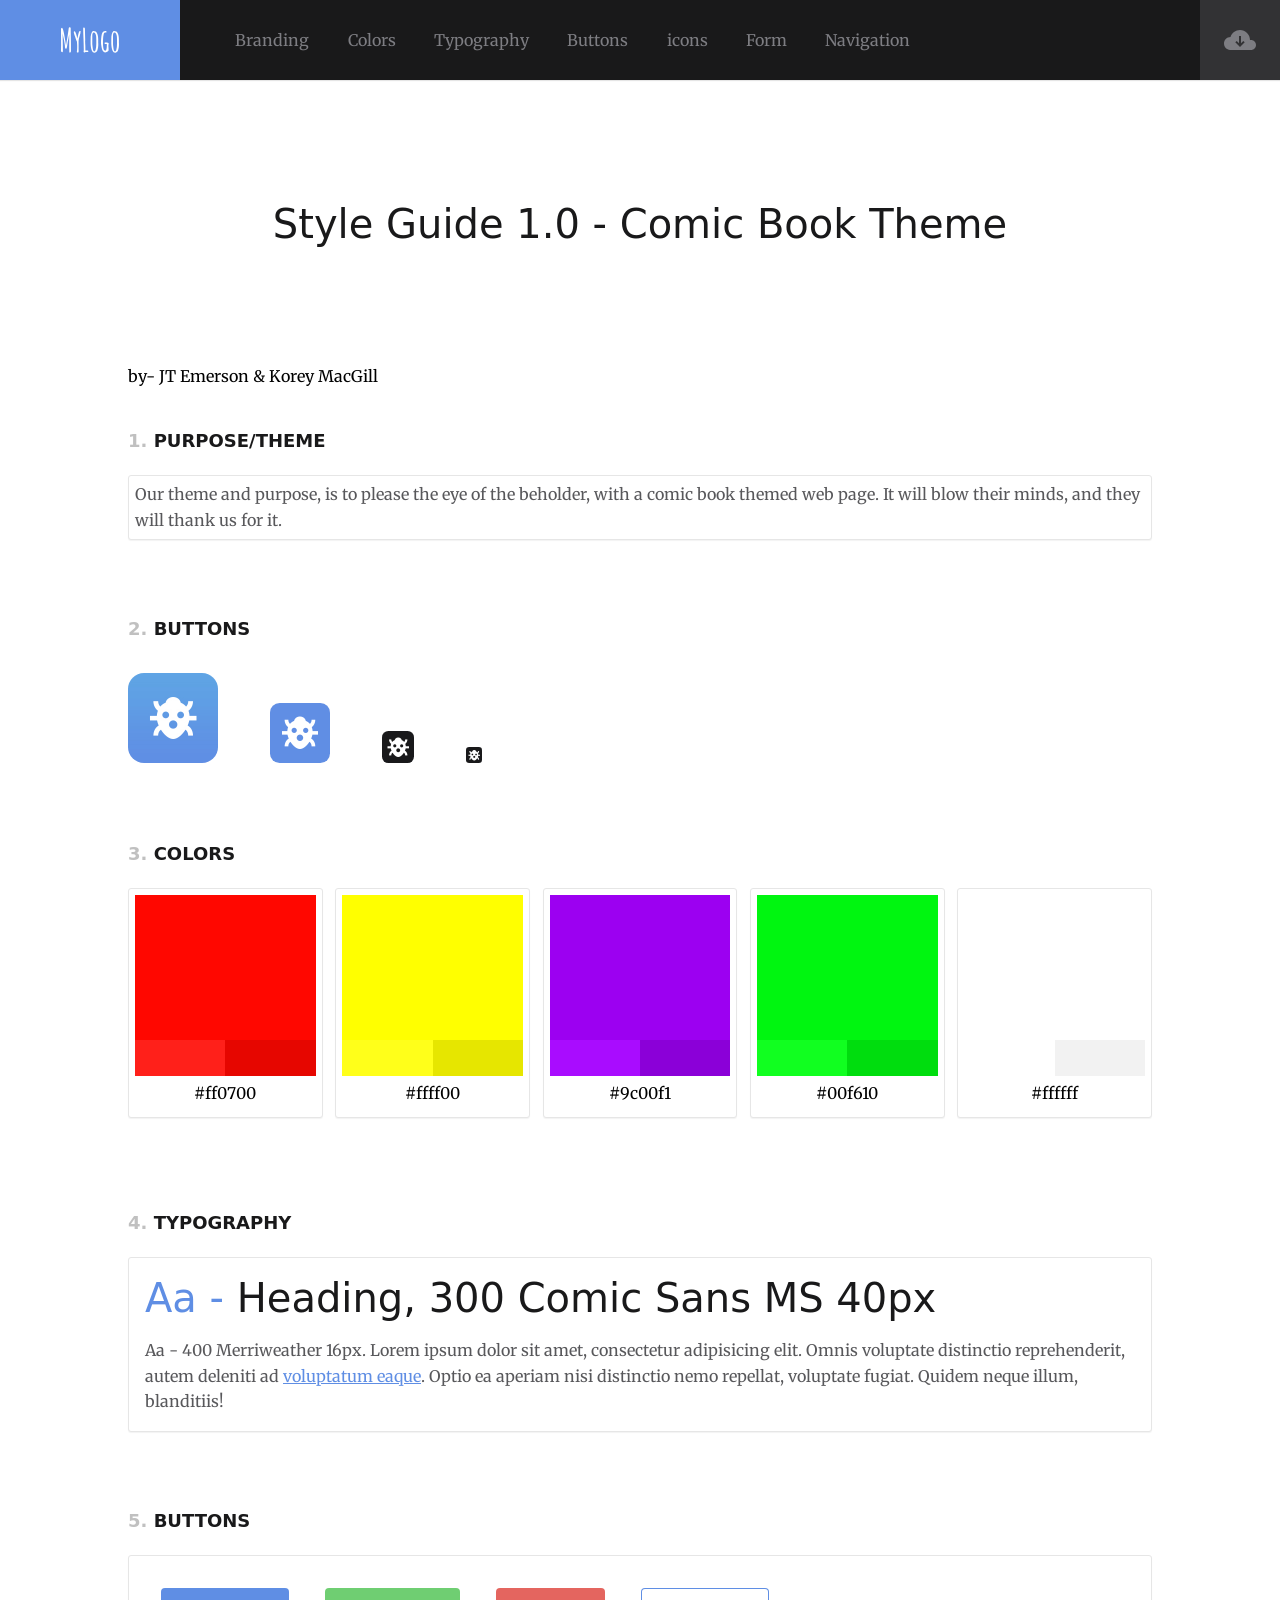
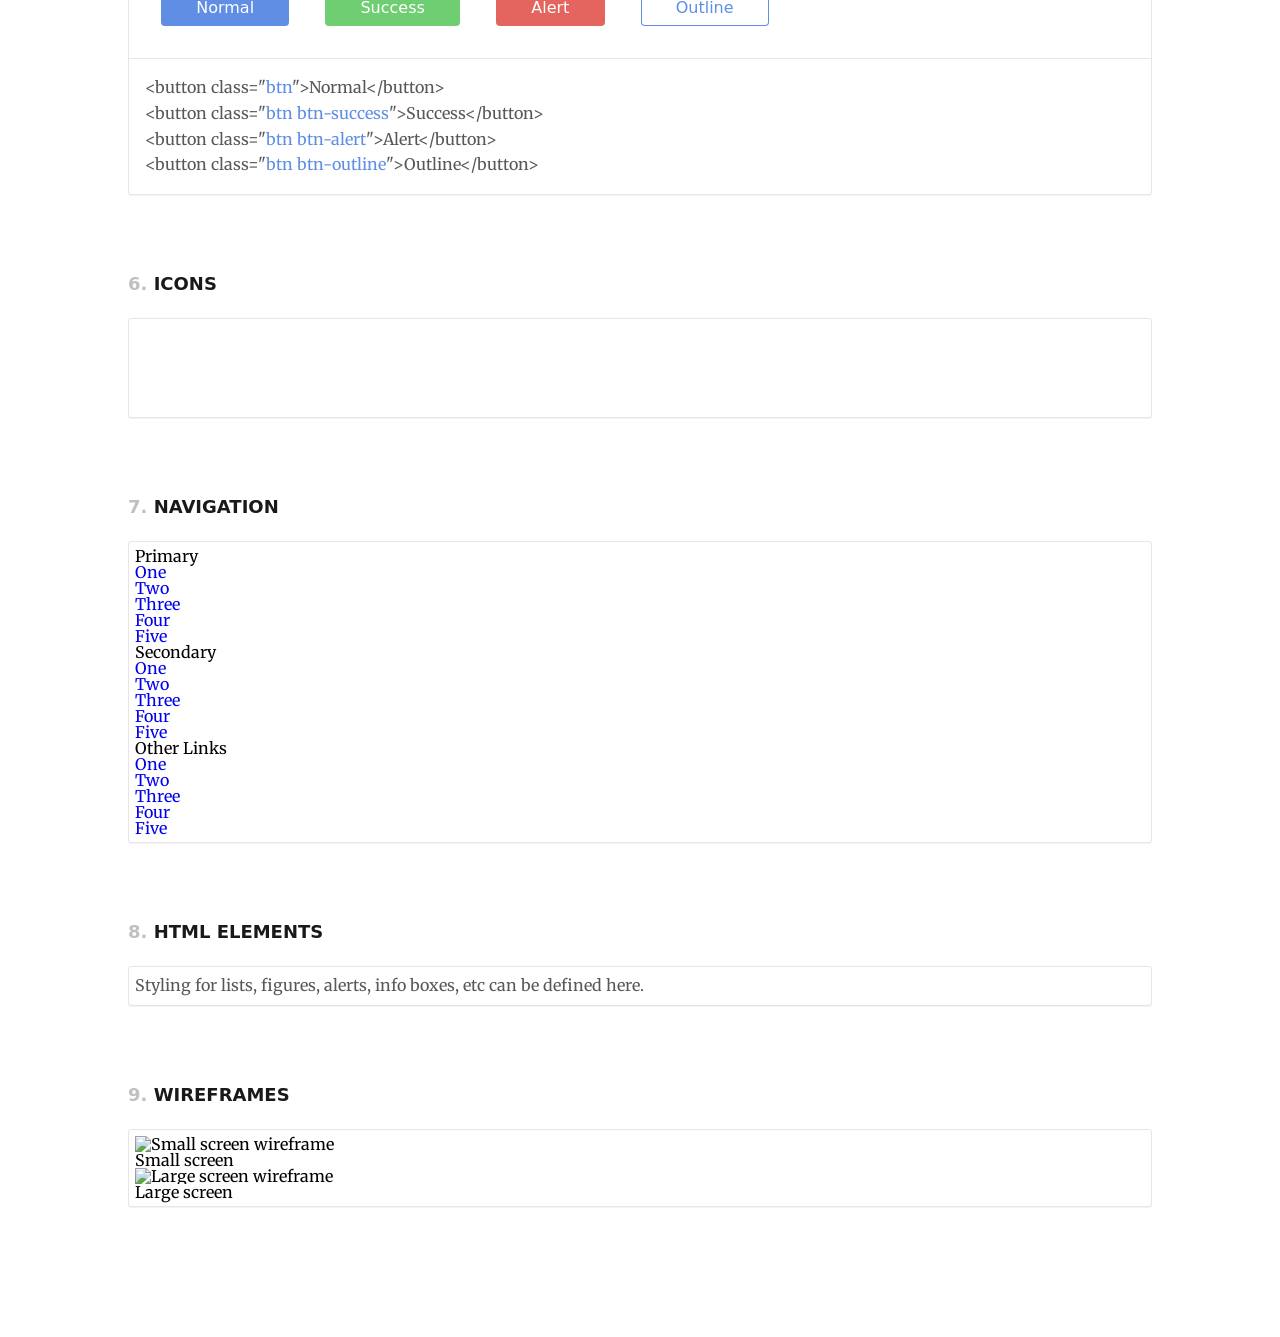
==== template/index.html @ b713ab20 "initial upload commit" ====
<!doctype html>
<html lang="en" class="no-js">
<head>
	<meta charset="UTF-8">
	<meta name="viewport" content="width=device-width, initial-scale=1">

	<link href='http://fonts.googleapis.com/css?family=Open+Sans:400,300,700|Merriweather' rel='stylesheet' type='text/css'>

	<link rel="stylesheet" href="css/reset.css"> <!-- CSS reset -->
	<link rel="stylesheet" href="css/style-guide.css"> <!-- Resource style -->
	<script src="js/modernizr.js"></script> <!-- Modernizr -->
  	
	<title>Style Guide | CodyHouse</title>
</head>
<body>
	<header>
		<div class="cd-logo"><img src="assets/logo.svg" alt="Logo"></div>

		<nav>
			<ul class="cd-main-nav">
				<li><a href="#branding">Branding</a></li>
				<li><a href="#colors">Colors</a></li>
				<li><a href="#typography">Typography</a></li>
				<li><a href="#buttons">Buttons</a></li>
				<li><a href="#icons">icons</a></li>
				<li><a href="#form">Form</a></li>
				<li><a href="#navigation">Navigation</a></li>
			</ul> <!-- cd-main-nav -->
		</nav>
		
		<a href="assets/assets-download-file.zip" class="cd-download"><span>Download assets</span></a>
		<a href="#0" class="cd-nav-trigger">Menu<span></span></a>
	</header>

	<main>
		<h1>Style Guide 1.0 - Comic Book Theme</h1>
		<h3>by- JT Emerson & Korey MacGill</h3>
        
        <section id="purpose" class="cd-purpose">
			<h2>Purpose/Theme</h2>

			<div class="cd-box">
				<p>Our theme and purpose, is to please the eye of the beholder, with
					a comic book themed web page. It will blow their minds, and they
					will thank us for it.
				</p>
			</div>
		</section>
		
		<section id="branding" class="cd-branding">
			<h2>Buttons</h2>

			<ul>
				<li><img src="assets/branding/touch-icon-1.jpg" alt="Touch Icon 1"></li>
				<li><img src="assets/branding/touch-icon-2.jpg" alt="Touch Icon 2"></li>
				<li><img src="assets/branding/favicon-1.jpg" alt="Favicon 1"></li>
				<li><img src="assets/branding/favicon-2.jpg" alt="Favicon 2"></li>
			</ul> 
		</section>

		<section id="colors" class="cd-colors">
			<h2>Colors</h2>

			<ul>
				<li class="cd-box">
					<div class="cd-color-swatch"></div>
				</li>

				<li class="cd-box">
					<div class="cd-color-swatch"></div>
				</li>

				<li class="cd-box">
					<div class="cd-color-swatch"></div>
				</li>

				<li class="cd-box">
					<div class="cd-color-swatch"></div>
				</li>

				<li class="cd-box">
					<div class="cd-color-swatch"></div>
				</li>
			</ul>
		</section>

		<section id="typography" class="cd-typography">
			<h2>Typography</h2>

			<div class="cd-box">
				<h1>Heading, <span></span></h1>
				<p>Aa - <span></span>. Lorem ipsum dolor sit amet, consectetur adipisicing elit. Omnis voluptate distinctio reprehenderit, autem deleniti ad <a href="#0">voluptatum eaque</a>. Optio ea aperiam nisi distinctio nemo repellat, voluptate fugiat. Quidem neque illum, blanditiis!</p>
			</div>
		</section>

		<section id="buttons" class="cd-buttons">
			<h2>Buttons</h2>

			<div class="cd-box">
				<button class="btn">Normal</button>
				<button class="btn btn-success">Success</button>
				<button class="btn btn-alert">Alert</button>
				<button class="btn btn-outline">Outline</button>
			</div>

		</section>

		<section id="icons" class="cd-icons">
			<h2>Icons</h2>

			<ul class="cd-box">
				<li class="cd-icon-1"></li>
				<li class="cd-icon-2"></li>
				<li class="cd-icon-3"></li>
				<li class="cd-icon-4"></li>
				<li class="cd-icon-5"></li>
				<li class="cd-icon-6"></li>
				<li class="cd-icon-7"></li>
				<li class="cd-icon-8"></li>
			</ul>
		</section>

		<section id="navigation" class="cd-navigation">
			
           <h2>Navigation</h2>
           <div class="cd-box">
            <div>
             <h3>Primary</h3>
            <nav class="cd-primary-nav">
            <ul >
				<li><a href="#">One</a></li>
				<li><a href="#">Two</a></li>
				<li><a href="#">Three</a></li>
				<li><a href="#">Four</a></li>
				<li><a href="#">Five</a></li>
				
			</ul>
            </nav>
            </div>
            <div >
            <h3>Secondary</h3>
            <nav class="cd-secondary-nav">
            <ul >
				<li><a href="#">One</a></li>
				<li><a href="#">Two</a></li>
				<li><a href="#">Three</a></li>
				<li><a href="#">Four</a></li>
				<li><a href="#">Five</a></li>
				
			</ul>
            </nav>
            </div>
            <div >
			<h3>Other Links</h3>
			<ul >
				<li><a href="#">One</a></li>
				<li><a href="#">Two</a></li>
				<li><a href="#">Three</a></li>
				<li><a href="#">Four</a></li>
				<li><a href="#">Five</a></li>
				
			</ul>
            </div>
            </div>
		</section>
		
		<section id="elements" class="cd-elements">
			<h2>HTML Elements</h2>
    <div class="cd-box"><p>Styling for lists, figures, alerts, info boxes, etc can be defined here.</p></div>
			
		</section>
		
		<section id="wireframes" class="cd-wireframes">
			<h2>Wireframes</h2>
    <div class="cd-box">
            <figure><img src="assets/wireframe-sm.jpg" alt="Small screen wireframe">
            <figcaption>Small screen</figcaption></figure>
            <figure><img src="assets/wireframe-lg.jpg" alt="Large screen wireframe">
            <figcaption>Large screen</figcaption></figure>
            </div>
			
		</section>
		
	</main>
<script src="js/jquery-2.1.1.js"></script>
<script src="js/main.js"></script> <!-- Resource jQuery -->
</body>
</html>
---- template/css/style-guide.css ----
@import url(https://cdn.rawgit.com/arthursucks/opencomicfont/master/import.css);
/* -------------------------------- 

xBackground 

-------------------------------- */
body {
  /* this is the page background */
  background-color: #ffffff; }

/* -------------------------------- 

xPatterns

-------------------------------- */
.cd-box {
  /* this is the container of various design elements - i.e. the 2 logo of the branding section */
  border: 1px solid #e6e6e6;
  border-radius: 3px;
  background: #ffffff;
  box-shadow: 0 1px 1px rgba(0, 0, 0, 0.05);
  padding: 6px; }

/* -------------------------------- 

xNavigation 

-------------------------------- */
header {
  background-color: #19191a; }

.cd-logo {
  /* logo box style */
  background-color: #5f8ee4;
  width: 120px; }
  @media only screen and (min-width: 1024px) {
    .cd-logo {
      width: 180px; } }

.cd-main-nav {
  /* main navigation background color - full screen on small devices */
  background: #19191a; }
  .cd-main-nav li a {
    color: #ffffff;
    border-color: #262627; }
  @media only screen and (min-width: 1024px) {
    .cd-main-nav li a {
      color: #7d7d82; }
      .cd-main-nav li a.selected {
        color: #ffffff;
        box-shadow: 0 2px 0 #5f8ee4; }
      .no-touch .cd-main-nav li a:hover {
        color: #ffffff; } }

.cd-nav-trigger span {
  /* hamburger menu */
  background-color: #ffffff; }
  .cd-nav-trigger span::before, .cd-nav-trigger span::after {
    /* upper and lower lines */
    background-color: #ffffff; }

.nav-is-visible .cd-nav-trigger span {
  /* hide line in the center on mobile when nav is visible */
  background-color: rgba(255, 255, 255, 0); }
  .nav-is-visible .cd-nav-trigger span::before, .nav-is-visible .cd-nav-trigger span::after {
    /* preserve visibility of upper and lower lines - close icon */
    background-color: white; }

.cd-download {
  /* download button top-right visible on big devices */
  background-color: #323234; }
  .no-touch .cd-download:hover {
    background-color: #3f3f41; }
  .cd-download span {
    /* tooltip */
    background: #5f8ee4;
    color: #ffffff; }
    .cd-download span::before {
      /* right arrow color */
      border-color: #5f8ee4; }

/* -------------------------------- 

xPage title 

-------------------------------- */
main > h1 {
  color: #19191a; }
  @media only screen and (min-width: 1600px) {
    main > h1 {
      /* title goes into the header on big devices */
      color: #ffffff; } }

/* --------------------------------

xTypography

-------------------------------- */
h1, h2 {
  font-family: "Comic Sans MS", sans;
  color: #19191a; }

h1 {
  font-size: 2.4rem;
  font-weight: 300;
  line-height: 1.2;
  margin: 0 0 .4em; }
  @media only screen and (min-width: 768px) {
    h1 {
      font-size: 3.2rem; } }
  @media only screen and (min-width: 1024px) {
    h1 {
      font-size: 4rem; } }

h2 {
  font-weight: bold;
  text-transform: uppercase;
  margin: 1em 0; }
  @media only screen and (min-width: 768px) {
    h2 {
      font-size: 1.8rem;
      margin: 1em 0 1.4em; } }

section > h2::before {
  /* number before each section title */
  color: silver; }

p {
  font-size: 1.4rem;
  line-height: 1.4;
  color: #58585b; }
  p a {
    color: #5f8ee4;
    text-decoration: underline; }
  @media only screen and (min-width: 768px) {
    p {
      font-size: 1.6rem;
      line-height: 1.6; } }

/* -------------------------------- 

xButtons 

-------------------------------- */
.btn {
  border: none;
  box-shadow: none;
  border-radius: .25em;
  font-size: 1.4rem;
  font-family: "Comic Sans MS", sans;
  color: #ffffff;
  padding: .6em 2.2em;
  cursor: pointer;
  background: #5f8ee4; }
  .btn:focus {
    outline: none; }
  .no-touch .btn:hover {
    background: #759de8; }
  .btn.btn-success {
    background: #6fce72; }
    .no-touch .btn.btn-success:hover {
      background: #82d485; }
  .btn.btn-alert {
    background: #e4655f; }
    .no-touch .btn.btn-alert:hover {
      background: #e87a75; }
  .btn.btn-outline {
    color: #5f8ee4;
    background: transparent;
    box-shadow: inset 0 0 0 1px #5f8ee4; }
    .no-touch .btn.btn-outline:hover {
      color: #ffffff;
      background: #5f8ee4; }
  @media only screen and (min-width: 768px) {
    .btn {
      font-size: 1.6rem; } }

.cd-buttons .cd-box:nth-of-type(2) span {
  /* CSS class name color */
  color: #5f8ee4; }

/* -------------------------------- 

xIcons 

-------------------------------- */
.cd-icons li {
  /* icons size */
  width: 32px;
  height: 32px; }

/* -------------------------------- 

xBasic style

-------------------------------- */
*, *::after, *::before {
  -webkit-box-sizing: border-box;
  -moz-box-sizing: border-box;
  box-sizing: border-box; }

html * {
  -webkit-font-smoothing: antialiased;
  -moz-osx-font-smoothing: grayscale; }

html {
  font-size: 62.5%; }

body {
  font-size: 1.6rem;
  font-family: "Merriweather", serif; }

a {
  text-decoration: none; }

img {
  max-width: 100%; }

input, textarea, select {
  font-family: "Merriweather", serif;
  font-size: 1.6rem; }

header {
  position: fixed;
  height: 50px;
  width: 100%;
  top: 0;
  left: 0;
  box-shadow: 0 1px 1px rgba(0, 0, 0, 0.1);
  z-index: 10; }
  header nav {
    display: inline-block; }
  @media only screen and (min-width: 1024px) {
    header {
      height: 80px; }
      header::after {
        clear: both;
        content: "";
        display: block; } }

.cd-logo {
  display: inline-block;
  height: 100%;
  position: relative; }
  .cd-logo img {
    position: absolute;
    display: block;
    top: 50%;
    left: 50%;
    -webkit-transform: translateX(-50%) translateY(-50%);
    -moz-transform: translateX(-50%) translateY(-50%);
    -ms-transform: translateX(-50%) translateY(-50%);
    -o-transform: translateX(-50%) translateY(-50%);
    transform: translateX(-50%) translateY(-50%); }
  @media only screen and (min-width: 1600px) {
    .cd-logo {
      margin-left: 5%; } }

.cd-nav-trigger {
  display: block;
  position: absolute;
  right: 0;
  top: 0;
  height: 100%;
  width: 50px;
  overflow: hidden;
  white-space: nowrap;
  color: transparent; }
  .cd-nav-trigger span {
    position: absolute;
    height: 2px;
    width: 20px;
    top: 50%;
    margin-top: -1px;
    left: 50%;
    margin-left: -10px;
    -webkit-transition: background-color 0.3s 0.3s;
    -moz-transition: background-color 0.3s 0.3s;
    transition: background-color 0.3s 0.3s; }
    .cd-nav-trigger span::before, .cd-nav-trigger span::after {
      content: '';
      position: absolute;
      width: 100%;
      height: 100%;
      /* Force Hardware Acceleration in WebKit */
      -webkit-transform: translateZ(0);
      -moz-transform: translateZ(0);
      -ms-transform: translateZ(0);
      -o-transform: translateZ(0);
      transform: translateZ(0);
      -webkit-backface-visibility: hidden;
      backface-visibility: hidden;
      will-change: transform;
      -webkit-transition: transform 0.3s 0.3s;
      -moz-transition: transform 0.3s 0.3s;
      transition: transform 0.3s 0.3s; }
    .cd-nav-trigger span::before {
      -webkit-transform: translateY(-6px);
      -moz-transform: translateY(-6px);
      -ms-transform: translateY(-6px);
      -o-transform: translateY(-6px);
      transform: translateY(-6px); }
    .cd-nav-trigger span::after {
      -webkit-transform: translateY(6px);
      -moz-transform: translateY(6px);
      -ms-transform: translateY(6px);
      -o-transform: translateY(6px);
      transform: translateY(6px); }
  @media only screen and (min-width: 1024px) {
    .cd-nav-trigger {
      display: none; } }

.cd-main-nav {
  position: fixed;
  top: 0;
  left: 0;
  width: 100%;
  height: 100vh;
  padding: 50px 0;
  text-align: center;
  -webkit-transform: translateY(-100%);
  -moz-transform: translateY(-100%);
  -ms-transform: translateY(-100%);
  -o-transform: translateY(-100%);
  transform: translateY(-100%);
  -webkit-transition: transform 0.3s;
  -moz-transition: transform 0.3s;
  transition: transform 0.3s; }
  .cd-main-nav li a {
    display: block;
    font-size: 1.8rem;
    padding: 1em 0;
    border-bottom-width: 1px;
    border-style: solid; }
  .cd-main-nav li:first-of-type a {
    border-top-width: 1px; }
  @media only screen and (min-width: 1024px) {
    .cd-main-nav {
      position: static;
      display: table;
      -webkit-transform: translateY(0);
      -moz-transform: translateY(0);
      -ms-transform: translateY(0);
      -o-transform: translateY(0);
      transform: translateY(0);
      width: auto;
      height: 80px;
      background: transparent;
      padding: 0 2em;
      text-align: left; }
      .cd-main-nav li {
        display: table-cell;
        vertical-align: middle;
        padding: 0 1em; }
      .cd-main-nav li a {
        display: inline-block;
        font-size: 1.6rem;
        padding: .4em .2em;
        border-bottom: none;
        -webkit-transition: all 0.2s;
        -moz-transition: all 0.2s;
        transition: all 0.2s; }
      .cd-main-nav li:first-of-type a {
        border-top: none; } }
  @media only screen and (min-width: 1600px) {
    .cd-main-nav {
      display: none; } }

.nav-is-visible .cd-nav-trigger span::before {
  -webkit-transform: translateY(0) rotate(-45deg);
  -moz-transform: translateY(0) rotate(-45deg);
  -ms-transform: translateY(0) rotate(-45deg);
  -o-transform: translateY(0) rotate(-45deg);
  transform: translateY(0) rotate(-45deg); }
.nav-is-visible .cd-nav-trigger span::after {
  -webkit-transform: translateY(0) rotate(45deg);
  -moz-transform: translateY(0) rotate(45deg);
  -ms-transform: translateY(0) rotate(45deg);
  -o-transform: translateY(0) rotate(45deg);
  transform: translateY(0) rotate(45deg); }
.nav-is-visible .cd-main-nav {
  -webkit-transform: translateY(0);
  -moz-transform: translateY(0);
  -ms-transform: translateY(0);
  -o-transform: translateY(0);
  transform: translateY(0); }

.cd-download {
  position: absolute;
  top: 0;
  right: 0;
  height: 100%;
  width: 80px;
  background-image: url("../assets/icon-download.svg");
  background-position: center center;
  background-repeat: no-repeat;
  display: none;
  -webkit-transition: background-color 0.2s;
  -moz-transition: background-color 0.2s;
  transition: background-color 0.2s; }
  .cd-download span {
    /* tooltip */
    position: absolute;
    right: 120%;
    top: 50%;
    margin-top: -20px;
    width: 140px;
    height: 40px;
    line-height: 40px;
    white-space: nowrap;
    text-align: center;
    font-size: 1.2rem;
    -webkit-transition: opacity .2s 0s, visibility 0s .2s;
    -moz-transition: opacity .2s 0s, visibility 0s .2s;
    transition: opacity .2s 0s, visibility 0s .2s; }
    .cd-download span::before {
      /* right arrow */
      content: '';
      position: absolute;
      top: 12px;
      left: 100%;
      height: 0;
      width: 0;
      border-width: 8px;
      border-style: solid;
      border-top-color: transparent;
      border-bottom-color: transparent;
      border-right-color: transparent; }
  .no-touch .cd-download:hover span {
    opacity: 1;
    visibility: visible;
    -webkit-transition: opacity .2s 0s, visibility 0s 0s;
    -moz-transition: opacity .2s 0s, visibility 0s 0s;
    transition: opacity .2s 0s, visibility 0s 0s; }
  @media only screen and (min-width: 1024px) {
    .cd-download {
      display: block; }
      .cd-download span {
        opacity: 0;
        visibility: hidden; } }
  @media only screen and (min-width: 1600px) {
    .cd-download {
      right: 5%; } }

main {
  width: 90%;
  max-width: 1024px;
  margin: 0 auto;
  padding: 50px 0; }
  main > h1 {
    text-align: center;
    margin: 3em 0; }
  @media only screen and (min-width: 1024px) {
    main {
      padding-top: 80px; } }
  @media only screen and (min-width: 1600px) {
    main {
      max-width: none;
      padding: 120px 0 50px; }
      main > h1 {
        position: fixed;
        top: 0;
        left: 50%;
        height: 80px;
        line-height: 80px;
        width: 400px;
        margin: 0 0 0 -200px;
        font-size: 2.6rem;
        z-index: 20; } }

section {
  margin: 3em 0; }
  section::after {
    clear: both;
    content: "";
    display: block; }
  section:nth-of-type(1) h2::before {
    content: '1. '; }
  section:nth-of-type(2) h2::before {
    content: '2. '; }
  section:nth-of-type(3) h2::before {
    content: '3. '; }
  section:nth-of-type(4) h2::before {
    content: '4. '; }
  section:nth-of-type(5) h2::before {
    content: '5. '; }
  section:nth-of-type(6) h2::before {
    content: '6. '; }
  section:nth-of-type(7) h2::before {
    content: '7. '; }
  section:nth-of-type(8) h2::before {
    content: '8. '; }
  section:nth-of-type(9) h2::before {
    content: '9. '; }
  section:nth-of-type(10) h2::before {
    content: '10. '; }
  @media only screen and (min-width: 768px) {
    section {
      margin: 3em 0 5em; } }
  @media only screen and (min-width: 1600px) {
    section {
      width: 48%;
      float: left;
      margin: 0 4% 4em 0; }
      section:nth-of-type(2n) {
        margin-right: 0; } }

/* xBranding section - basic style */
.cd-branding .cd-box {
  margin-bottom: 1em; }
.cd-branding img {
  display: block;
  width: 100%; }
.cd-branding ul:last-of-type {
  padding-top: .6em; }
  .cd-branding ul:last-of-type li {
    display: inline-block;
    margin-right: 1em; }
  .cd-branding ul:last-of-type li:nth-of-type(1) img {
    width: 90px;
    height: 90px;
    border-radius: 1em; }
  .cd-branding ul:last-of-type li:nth-of-type(2) img {
    width: 60px;
    height: 60px;
    border-radius: .6em; }
  .cd-branding ul:last-of-type li:nth-of-type(3) img {
    width: 32px;
    height: 32px;
    border-radius: .4em; }
  .cd-branding ul:last-of-type li:nth-of-type(4) img {
    width: 16px;
    height: 16px;
    border-radius: .2em; }
@media only screen and (min-width: 768px) {
  .cd-branding .cd-box {
    width: 49%;
    float: left;
    margin: 0 2% 2em 0; }
    .cd-branding .cd-box:nth-of-type(2n) {
      margin-right: 0; }
  .cd-branding ul:last-of-type {
    clear: left; }
    .cd-branding ul:last-of-type li {
      margin-right: 3em; } }

/* xColor section - basic style */
.cd-colors li {
  text-align: center;
  width: 48%;
  float: left;
  margin: 0 4% 1em 0; }
  .cd-colors li:nth-of-type(2n) {
    margin-right: 0; }
.cd-colors .cd-color-swatch {
  position: relative;
  width: 100%;
  padding: 50% 0; }
  .cd-colors .cd-color-swatch::before, .cd-colors .cd-color-swatch::after {
    /* lighter and darker color shades of the same swatch */
    content: '';
    position: absolute;
    bottom: 0;
    width: 50%;
    height: 20%; }
  .cd-colors .cd-color-swatch::before {
    left: 0; }
  .cd-colors .cd-color-swatch::after {
    right: 0; }
.cd-colors b {
  display: block;
  padding: .6em 0; }
.cd-colors li:nth-of-type(1) .cd-color-swatch {
  background: #ff0700; }
  .cd-colors li:nth-of-type(1) .cd-color-swatch::before {
    background: #ff201a; }
  .cd-colors li:nth-of-type(1) .cd-color-swatch::after {
    background: #e60600; }
.cd-colors li:nth-of-type(2) .cd-color-swatch {
  background: #ffff00; }
  .cd-colors li:nth-of-type(2) .cd-color-swatch::before {
    background: #ffff1a; }
  .cd-colors li:nth-of-type(2) .cd-color-swatch::after {
    background: #e6e600; }
.cd-colors li:nth-of-type(3) .cd-color-swatch {
  background: #9c00f1; }
  .cd-colors li:nth-of-type(3) .cd-color-swatch::before {
    background: #a90cff; }
  .cd-colors li:nth-of-type(3) .cd-color-swatch::after {
    background: #8b00d8; }
.cd-colors li:nth-of-type(4) .cd-color-swatch {
  background: #00f610; }
  .cd-colors li:nth-of-type(4) .cd-color-swatch::before {
    background: #11ff20; }
  .cd-colors li:nth-of-type(4) .cd-color-swatch::after {
    background: #00dd0e; }
.cd-colors li:nth-of-type(5) .cd-color-swatch {
  background: #ffffff; }
  .cd-colors li:nth-of-type(5) .cd-color-swatch::before {
    background: white; }
  .cd-colors li:nth-of-type(5) .cd-color-swatch::after {
    background: #f2f2f2; }
@media only screen and (min-width: 768px) {
  .cd-colors li {
    width: 19%;
    float: left;
    margin: 0 1.25% 1em 0; }
    .cd-colors li:nth-of-type(2n) {
      margin-right: 1.25%; }
    .cd-colors li:nth-of-type(5n) {
      margin-right: 0; } }

.cd-typography .cd-box,
.cd-buttons .cd-box,
.cd-icons .cd-box,
.cd-form .cd-box {
  padding: 1em; }
  @media only screen and (min-width: 768px) {
    .cd-typography .cd-box .cd-box,
    .cd-buttons .cd-box .cd-box,
    .cd-icons .cd-box .cd-box,
    .cd-form .cd-box .cd-box {
      padding: 2em; } }

/* xTypography section - basic style */
.cd-typography h1::before {
  content: 'Aa - ';
  color: #5f8ee4; }

.cd-buttons .cd-box:first-of-type {
  border-bottom-left-radius: 0;
  border-bottom-right-radius: 0; }
.cd-buttons .cd-box:last-of-type {
  margin-top: -1px;
  border-top-left-radius: 0;
  border-top-right-radius: 0; }
.cd-buttons button {
  margin: .4em; }
@media only screen and (min-width: 1024px) {
  .cd-buttons button {
    margin: 1em; } }

/* xIcons section - basic style */
.cd-icons li {
  display: inline-block;
  background-position: center center;
  background-repeat: no-repeat;
  margin: 1em; }
.cd-icons .cd-icon-1 {
  background-image: url("../assets/icons/icon-1.svg"); }
.cd-icons .cd-icon-2 {
  background-image: url("../assets/icons/icon-2.svg"); }
.cd-icons .cd-icon-3 {
  background-image: url("../assets/icons/icon-3.svg"); }
.cd-icons .cd-icon-4 {
  background-image: url("../assets/icons/icon-4.svg"); }
.cd-icons .cd-icon-5 {
  background-image: url("../assets/icons/icon-5.svg"); }
.cd-icons .cd-icon-6 {
  background-image: url("../assets/icons/icon-6.svg"); }
.cd-icons .cd-icon-7 {
  background-image: url("../assets/icons/icon-7.svg"); }
.cd-icons .cd-icon-8 {
  background-image: url("../assets/icons/icon-8.svg"); }

/* xForm section - basic style */
.cd-form input[type=text],
.cd-form .cd-input-wrapper {
  margin: 1em; }
.cd-form .cd-input-wrapper {
  position: relative;
  display: inline-block; }
.cd-form select::-ms-expand {
  display: none; }

@-moz-document url-prefix() {
  /* hide custom arrow on Firefox */
  .cd-select::after {
    display: none; } }
.no-csstransitions .cd-select::after {
  display: none; }

/*# sourceMappingURL=style-guide.css.map */
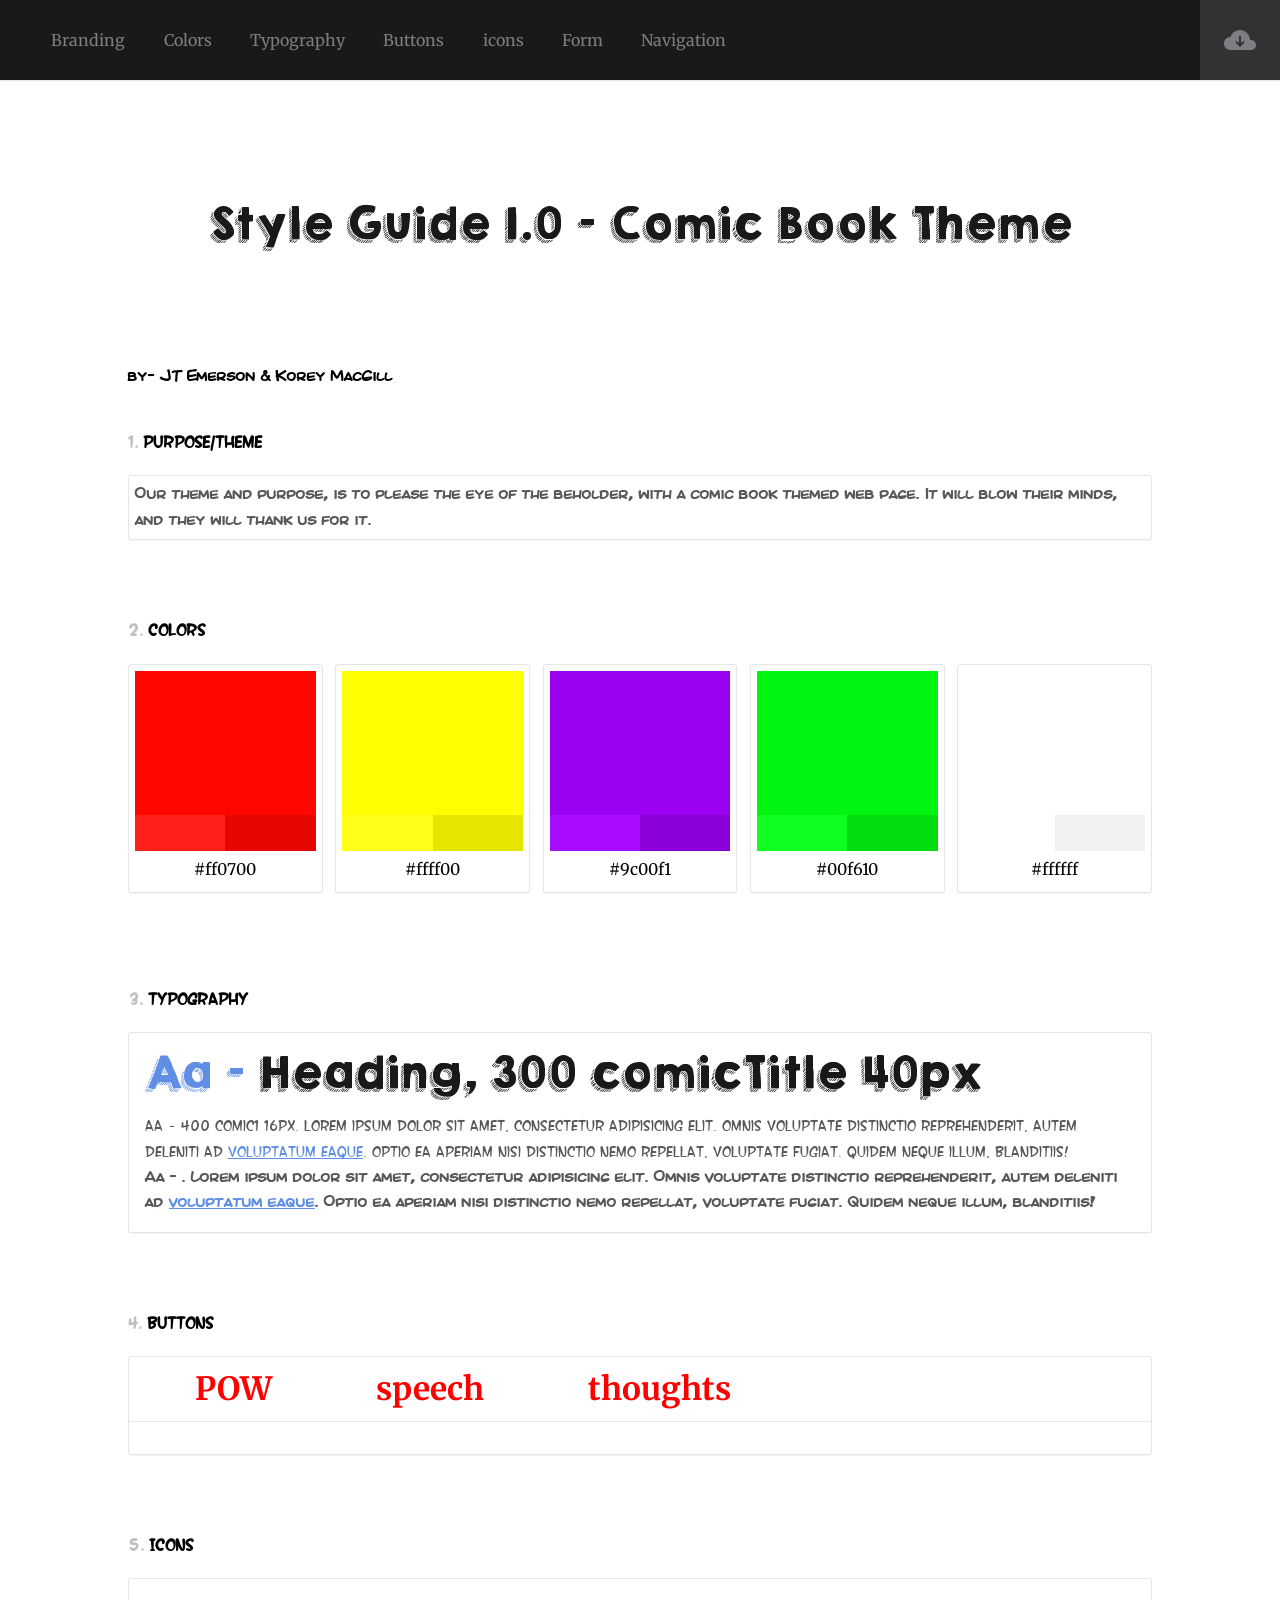
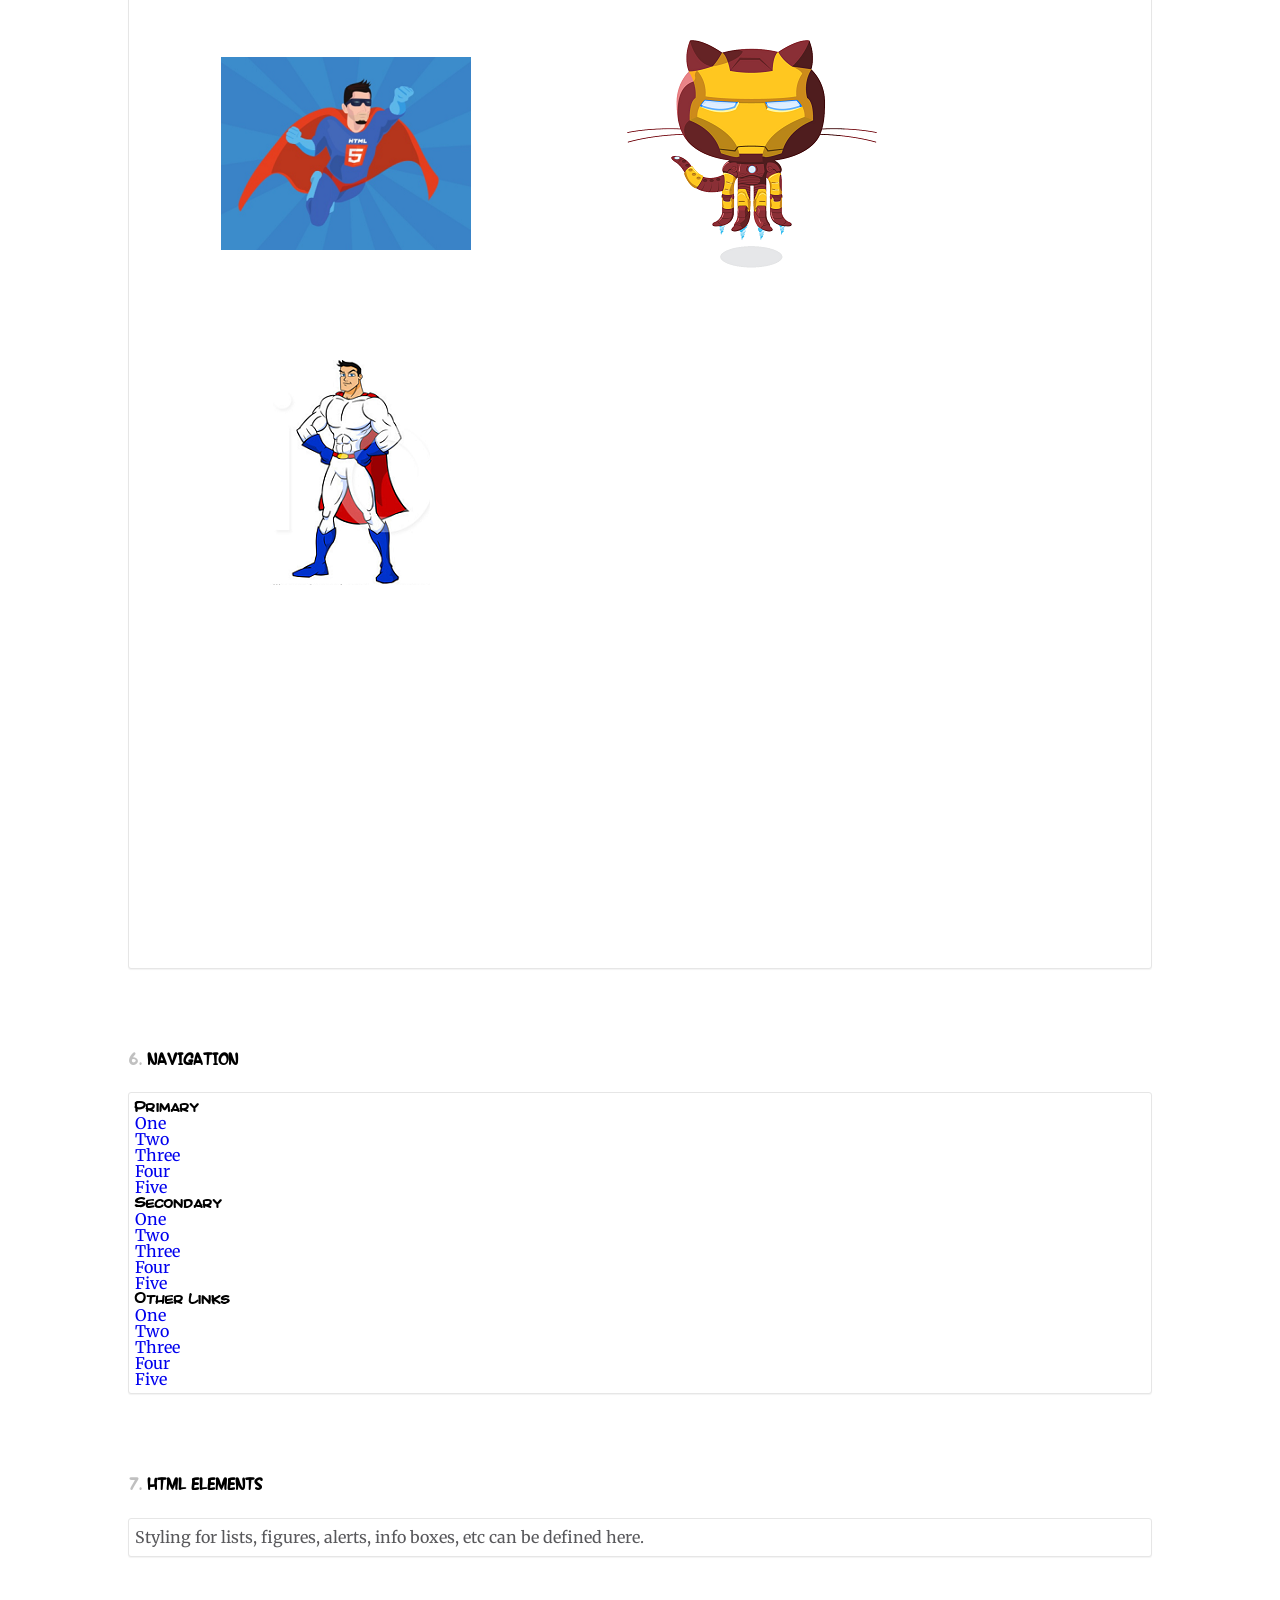
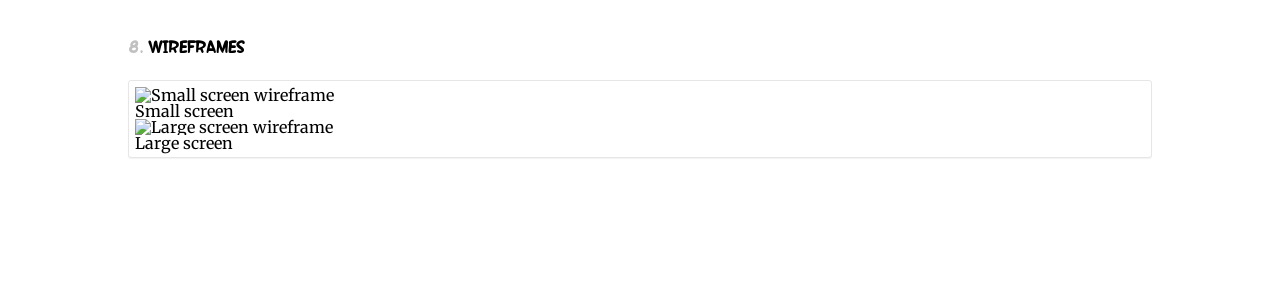
==== commit 45b2badc: "update from 5/19" ====
--- a/template/index.html
+++ b/template/index.html
@@ -14,8 +14,6 @@
 </head>
 <body>
 	<header>
-		<div class="cd-logo"><img src="assets/logo.svg" alt="Logo"></div>
-
 		<nav>
 			<ul class="cd-main-nav">
 				<li><a href="#branding">Branding</a></li>
@@ -45,17 +43,6 @@
 					will thank us for it.
 				</p>
 			</div>
-		</section>
-		
-		<section id="branding" class="cd-branding">
-			<h2>Buttons</h2>
-
-			<ul>
-				<li><img src="assets/branding/touch-icon-1.jpg" alt="Touch Icon 1"></li>
-				<li><img src="assets/branding/touch-icon-2.jpg" alt="Touch Icon 2"></li>
-				<li><img src="assets/branding/favicon-1.jpg" alt="Favicon 1"></li>
-				<li><img src="assets/branding/favicon-2.jpg" alt="Favicon 2"></li>
-			</ul> 
 		</section>
 
 		<section id="colors" class="cd-colors">
@@ -89,7 +76,8 @@
 
 			<div class="cd-box">
 				<h1>Heading, <span></span></h1>
-				<p>Aa - <span></span>. Lorem ipsum dolor sit amet, consectetur adipisicing elit. Omnis voluptate distinctio reprehenderit, autem deleniti ad <a href="#0">voluptatum eaque</a>. Optio ea aperiam nisi distinctio nemo repellat, voluptate fugiat. Quidem neque illum, blanditiis!</p>
+				<p class="p1">Aa - <span></span>. Lorem ipsum dolor sit amet, consectetur adipisicing elit. Omnis voluptate distinctio reprehenderit, autem deleniti ad <a href="#0">voluptatum eaque</a>. Optio ea aperiam nisi distinctio nemo repellat, voluptate fugiat. Quidem neque illum, blanditiis!</p>
+				<p class="p2">Aa - <span></span>. Lorem ipsum dolor sit amet, consectetur adipisicing elit. Omnis voluptate distinctio reprehenderit, autem deleniti ad <a href="#0">voluptatum eaque</a>. Optio ea aperiam nisi distinctio nemo repellat, voluptate fugiat. Quidem neque illum, blanditiis!</p>
 			</div>
 		</section>
 
@@ -97,10 +85,9 @@
 			<h2>Buttons</h2>
 
 			<div class="cd-box">
-				<button class="btn">Normal</button>
-				<button class="btn btn-success">Success</button>
-				<button class="btn btn-alert">Alert</button>
-				<button class="btn btn-outline">Outline</button>
+				<a id="pow">POW</a>
+				<a id="speech">speech</a>
+				<a id="thought">thoughts</a>
 			</div>
 
 		</section>
@@ -114,9 +101,6 @@
 				<li class="cd-icon-3"></li>
 				<li class="cd-icon-4"></li>
 				<li class="cd-icon-5"></li>
-				<li class="cd-icon-6"></li>
-				<li class="cd-icon-7"></li>
-				<li class="cd-icon-8"></li>
 			</ul>
 		</section>
 
--- a/template/css/style-guide.css
+++ b/template/css/style-guide.css
@@ -1,4 +1,13 @@
 @import url(https://cdn.rawgit.com/arthursucks/opencomicfont/master/import.css);
+@font-face {
+  font-family: comicTitle;
+  src: url("../scss/fonts/KGHAPPY.ttf"); }
+@font-face {
+  font-family: comic2;
+  src: url("../scss/fonts/KICOB___.TTF"); }
+@font-face {
+  font-family: comic1;
+  src: url("../scss/fonts/SF Wonder Comic.ttf"); }
 /* -------------------------------- 
 
 xBackground 
@@ -96,9 +105,15 @@
 xTypography
 
 -------------------------------- */
-h1, h2 {
-  font-family: "Comic Sans MS", sans;
+h1 {
+  font-family: comicTitle;
   color: #19191a; }
+
+h2 {
+  font-family: comic1; }
+
+h3 {
+  font-family: comic2; }
 
 h1 {
   font-size: 2.4rem;
@@ -120,6 +135,15 @@
     h2 {
       font-size: 1.8rem;
       margin: 1em 0 1.4em; } }
+
+.cd-purpose .cd-box p {
+  font-family: comic2; }
+
+.cd-typography .cd-box .p1 {
+  font-family: comic1; }
+
+.cd-typography .cd-box .p2 {
+  font-family: comic2; }
 
 section > h2::before {
   /* number before each section title */
@@ -142,42 +166,27 @@
 xButtons 
 
 -------------------------------- */
-.btn {
-  border: none;
-  box-shadow: none;
-  border-radius: .25em;
-  font-size: 1.4rem;
-  font-family: "Comic Sans MS", sans;
-  color: #ffffff;
-  padding: .6em 2.2em;
-  cursor: pointer;
-  background: #5f8ee4; }
-  .btn:focus {
-    outline: none; }
-  .no-touch .btn:hover {
-    background: #759de8; }
-  .btn.btn-success {
-    background: #6fce72; }
-    .no-touch .btn.btn-success:hover {
-      background: #82d485; }
-  .btn.btn-alert {
-    background: #e4655f; }
-    .no-touch .btn.btn-alert:hover {
-      background: #e87a75; }
-  .btn.btn-outline {
-    color: #5f8ee4;
-    background: transparent;
-    box-shadow: inset 0 0 0 1px #5f8ee4; }
-    .no-touch .btn.btn-outline:hover {
-      color: #ffffff;
-      background: #5f8ee4; }
-  @media only screen and (min-width: 768px) {
-    .btn {
-      font-size: 1.6rem; } }
-
-.cd-buttons .cd-box:nth-of-type(2) span {
-  /* CSS class name color */
-  color: #5f8ee4; }
+.cd-buttons .cd-box #pow {
+  padding: 50px;
+  text-decoration: none;
+  color: red;
+  font-weight: bold;
+  font-size: 2em;
+  background: url("http://jtemerson.net/sandbox/pow.png") center no-repeat; }
+.cd-buttons .cd-box #thought {
+  padding: 50px;
+  text-decoration: none;
+  color: red;
+  font-weight: bold;
+  font-size: 2em;
+  background: url("http://jtemerson.net/sandbox/thought-bubble.png") center no-repeat; }
+.cd-buttons .cd-box #speech {
+  padding: 50px;
+  text-decoration: none;
+  color: red;
+  font-weight: bold;
+  font-size: 2em;
+  background: url("http://jtemerson.net/sandbox/speech-bubble.png") center no-repeat; }
 
 /* -------------------------------- 
 
@@ -186,8 +195,8 @@
 -------------------------------- */
 .cd-icons li {
   /* icons size */
-  width: 32px;
-  height: 32px; }
+  width: 370px;
+  height: 285px; }
 
 /* -------------------------------- 
 
@@ -647,21 +656,11 @@
   background-repeat: no-repeat;
   margin: 1em; }
 .cd-icons .cd-icon-1 {
-  background-image: url("../assets/icons/icon-1.svg"); }
+  background-image: url("../assets/icons/htmlValidator.PNG"); }
 .cd-icons .cd-icon-2 {
-  background-image: url("../assets/icons/icon-2.svg"); }
+  background-image: url("../assets/icons/ironcat.png"); }
 .cd-icons .cd-icon-3 {
-  background-image: url("../assets/icons/icon-3.svg"); }
-.cd-icons .cd-icon-4 {
-  background-image: url("../assets/icons/icon-4.svg"); }
-.cd-icons .cd-icon-5 {
-  background-image: url("../assets/icons/icon-5.svg"); }
-.cd-icons .cd-icon-6 {
-  background-image: url("../assets/icons/icon-6.svg"); }
-.cd-icons .cd-icon-7 {
-  background-image: url("../assets/icons/icon-7.svg"); }
-.cd-icons .cd-icon-8 {
-  background-image: url("../assets/icons/icon-8.svg"); }
+  background-image: url("../assets/icons/generic1.PNG"); }
 
 /* xForm section - basic style */
 .cd-form input[type=text],
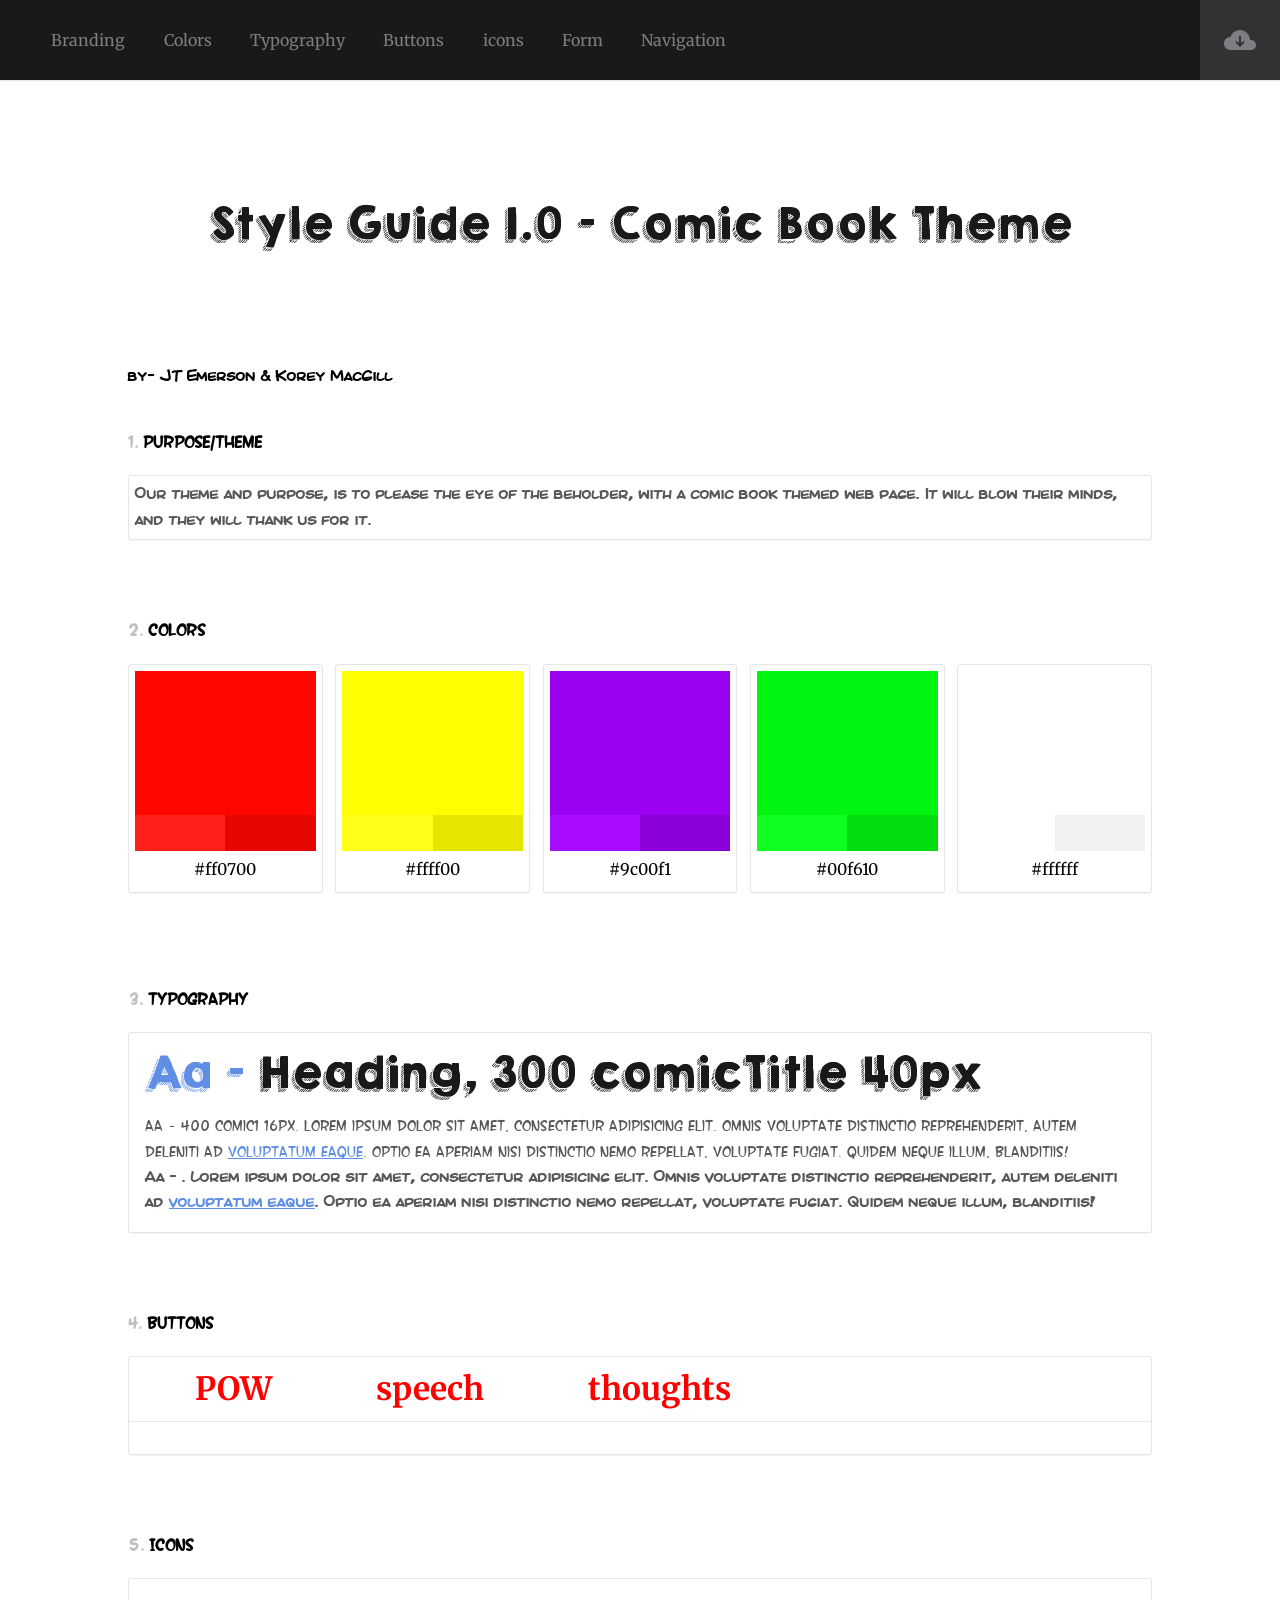
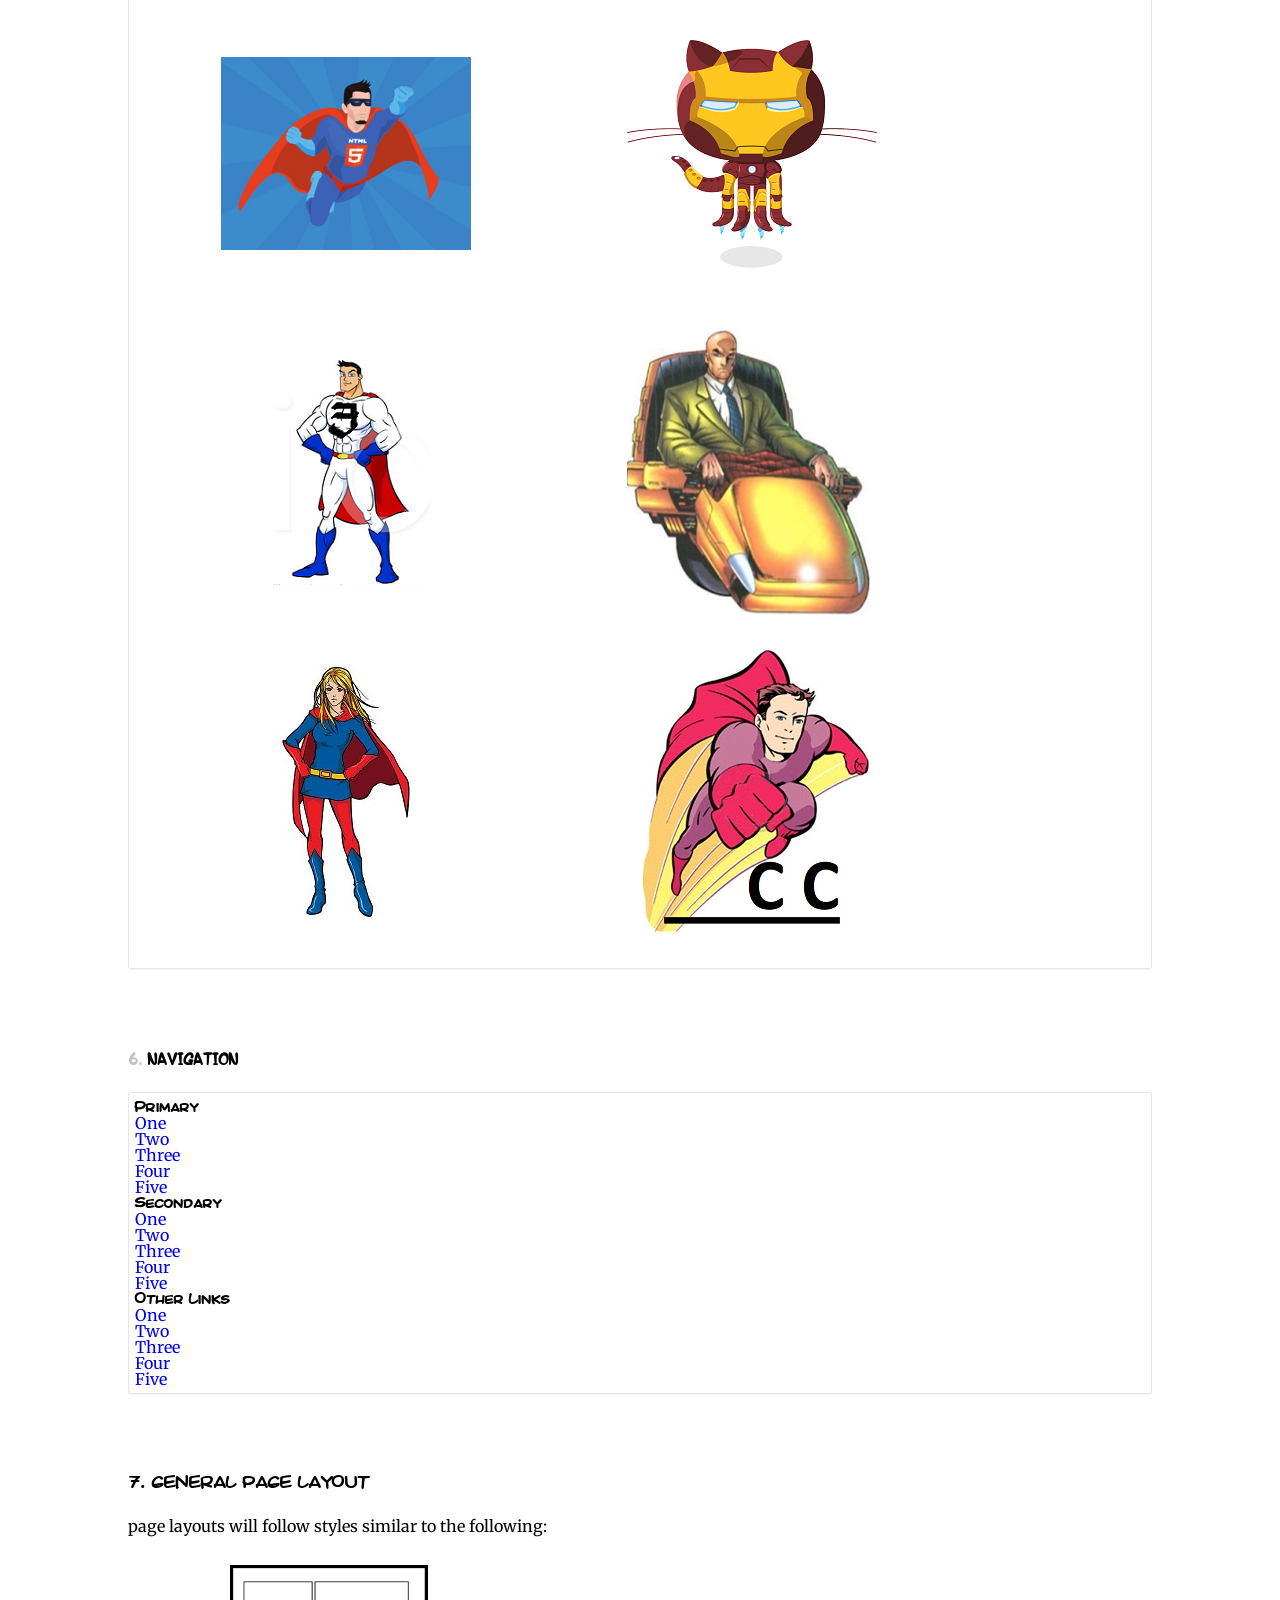
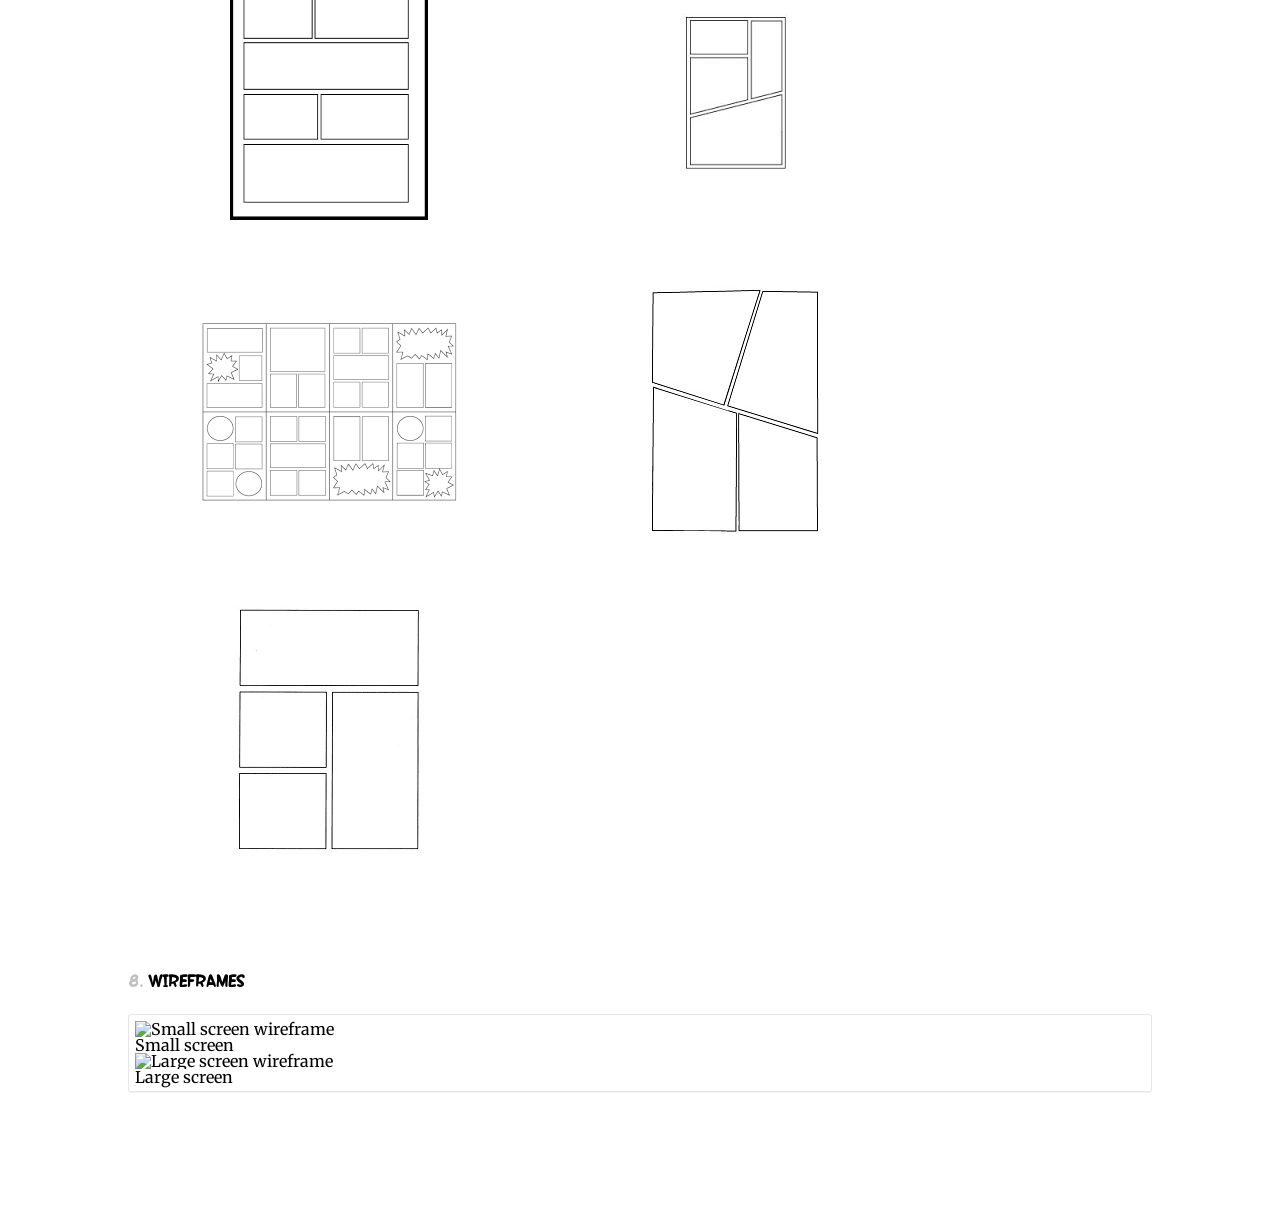
==== commit f46a3874: "update: completed icons, and html elements page layout sections. only thing left - navigation" ====
--- a/template/index.html
+++ b/template/index.html
@@ -101,6 +101,7 @@
 				<li class="cd-icon-3"></li>
 				<li class="cd-icon-4"></li>
 				<li class="cd-icon-5"></li>
+				<li class="cd-icon-6"></li>
 			</ul>
 		</section>
 
@@ -149,9 +150,17 @@
 		</section>
 		
 		<section id="elements" class="cd-elements">
-			<h2>HTML Elements</h2>
-    <div class="cd-box"><p>Styling for lists, figures, alerts, info boxes, etc can be defined here.</p></div>
-			
+			<div class="cd-layouts">
+				<h2>General Page Layout</h2>
+				<h4>page layouts will follow styles similar to the following:</h4>
+				<ul>
+					<li class="li1"></li>
+					<li class="li2"></li>
+					<li class="li3"></li>
+					<li class="li4"></li>
+					<li class="li5"></li>
+				</ul>
+			</div>
 		</section>
 		
 		<section id="wireframes" class="cd-wireframes">
--- a/template/css/style-guide.css
+++ b/template/css/style-guide.css
@@ -195,6 +195,10 @@
 -------------------------------- */
 .cd-icons li {
   /* icons size */
+  width: 370px;
+  height: 285px; }
+
+.cd-layouts li {
   width: 370px;
   height: 285px; }
 
@@ -661,6 +665,31 @@
   background-image: url("../assets/icons/ironcat.png"); }
 .cd-icons .cd-icon-3 {
   background-image: url("../assets/icons/generic1.PNG"); }
+.cd-icons .cd-icon-4 {
+  background-image: url("../assets/icons/xavier.PNG"); }
+.cd-icons .cd-icon-5 {
+  background-image: url("../assets/icons/generic2.png"); }
+.cd-icons .cd-icon-6 {
+  background-image: url("../assets/icons/generic3.png"); }
+
+/*HTML elements section*/
+.cd-elements h2 {
+  font-family: comic2; }
+.cd-elements .cd-layouts li {
+  display: inline-block;
+  background-position: center center;
+  background-repeat: no-repeat;
+  margin: 1em; }
+.cd-elements .cd-layouts .li1 {
+  background-image: url("../assets/icons/page1.png"); }
+.cd-elements .cd-layouts .li2 {
+  background-image: url("../assets/icons/page2.png"); }
+.cd-elements .cd-layouts .li3 {
+  background-image: url("../assets/icons/page3.png"); }
+.cd-elements .cd-layouts .li4 {
+  background-image: url("../assets/icons/page4.png"); }
+.cd-elements .cd-layouts .li5 {
+  background-image: url("../assets/icons/page5.png"); }
 
 /* xForm section - basic style */
 .cd-form input[type=text],
